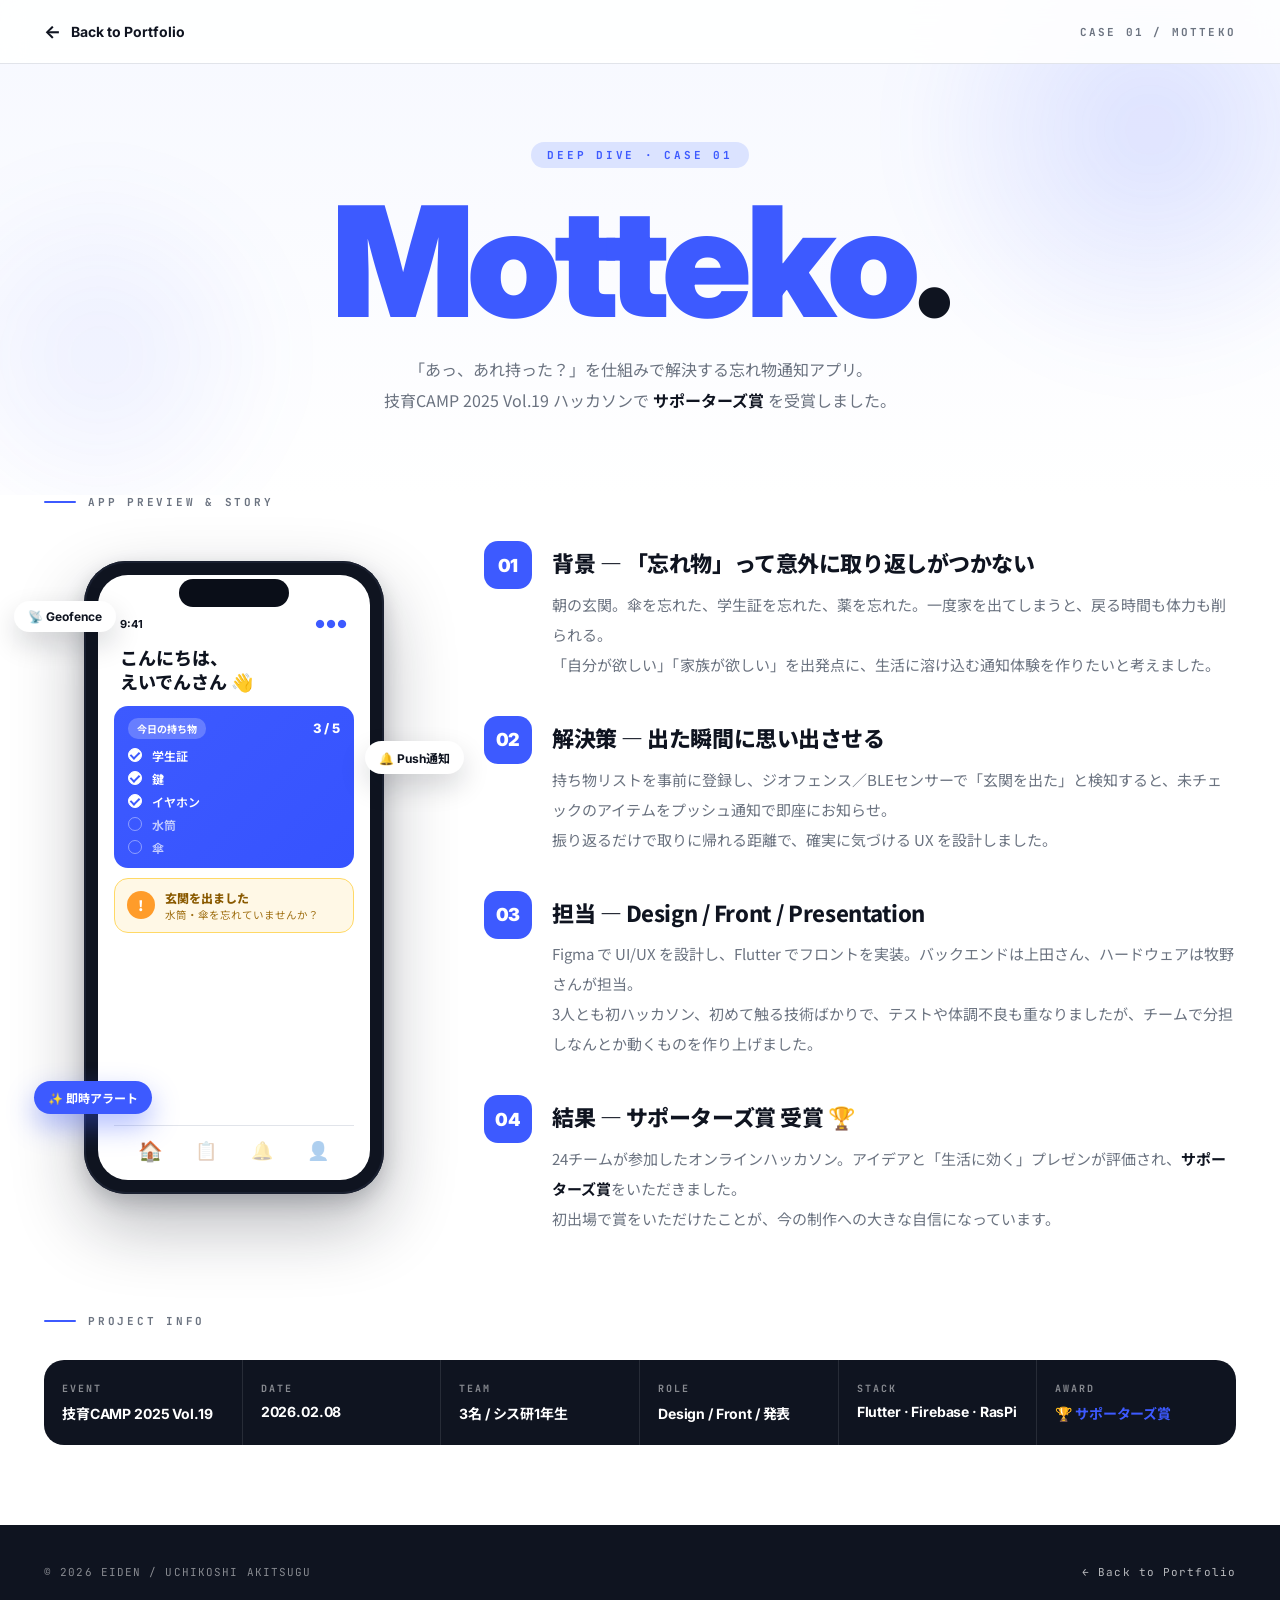
==== motteko.html @ 5a4918b4 "Create standalone Motteko detail page and link from portfolio card Moved Motteko detail content from" ====
<!doctype html>
<html lang="ja">
<head>
  <meta charset="utf-8" />
  <meta name="viewport" content="width=device-width, initial-scale=1" />
  <title>Motteko — えいでん portfolio</title>
  <link rel="preconnect" href="https://fonts.googleapis.com">
  <link rel="preconnect" href="https://fonts.gstatic.com" crossorigin>
  <link href="https://fonts.googleapis.com/css2?family=Inter:wght@400;500;600;700;800;900&family=Noto+Sans+JP:wght@300;400;500;600;700;900&family=Caveat:wght@500;600;700&family=JetBrains+Mono:wght@400;500;700&display=swap" rel="stylesheet">
  <style>
    :root {
      --blue: #3D5AFF;
      --ink: #0f1420;
      --paper: #ffffff;
      --paper-2: #f6f7fb;
      --line: #e1e4ea;
      --muted: #6b7380;
      --blue-soft: #dbe3ff;
      --navy: #0A0F2E;
      --lime: #C6FF00;
    }

    * { box-sizing: border-box }
    html, body { margin: 0; padding: 0; color: var(--ink); font-family: "Noto Sans JP", "Inter", system-ui, sans-serif; background: #fff }
    html { scroll-behavior: smooth }
    a { color: inherit; text-decoration: none }
    img { max-width: 100%; display: block }

    /* ===== Back nav ===== */
    .back-nav {
      position: fixed; top: 0; left: 0; right: 0; height: 64px; z-index: 50;
      display: flex; align-items: center; justify-content: space-between;
      padding: 0 44px;
      background: rgba(255, 255, 255, .88);
      backdrop-filter: blur(12px);
      -webkit-backdrop-filter: blur(12px);
      border-bottom: 1px solid var(--line);
    }

    .back-link {
      display: flex; align-items: center; gap: 10px;
      font-family: "Inter", sans-serif; font-weight: 700; font-size: 14px;
      color: var(--ink); transition: color .2s;
    }
    .back-link:hover { color: var(--blue) }
    .back-link .arrow { font-size: 18px; line-height: 1 }

    .nav-title {
      font-family: "JetBrains Mono", monospace;
      font-size: 11px; font-weight: 700; letter-spacing: .2em;
      color: var(--muted);
    }

    /* ===== Hero ===== */
    .hero {
      padding: 140px 44px 80px;
      text-align: center;
      position: relative;
      overflow: hidden;
      background: linear-gradient(180deg, #f6f8ff 0%, #fff 100%);
    }

    .hero::before {
      content: ""; position: absolute; right: -120px; top: -120px;
      width: 500px; height: 500px; border-radius: 50%;
      background: radial-gradient(circle, rgba(61, 90, 255, .15), transparent 70%);
      filter: blur(30px); pointer-events: none;
    }

    .hero::after {
      content: ""; position: absolute; left: -100px; bottom: -60px;
      width: 400px; height: 400px; border-radius: 50%;
      background: radial-gradient(circle, rgba(61, 90, 255, .08), transparent 70%);
      filter: blur(30px); pointer-events: none;
    }

    .hero-inner { position: relative; z-index: 1; max-width: 800px; margin: 0 auto }

    .hero-tag {
      display: inline-block;
      font-family: "JetBrains Mono", monospace;
      font-size: 11px; font-weight: 700; letter-spacing: .25em;
      color: var(--blue); background: var(--blue-soft);
      padding: 6px 16px; border-radius: 20px; margin-bottom: 24px;
    }

    .hero-title {
      font-family: "Inter", sans-serif; font-weight: 900;
      font-size: clamp(80px, 12vw, 160px);
      letter-spacing: -.04em; color: var(--blue); line-height: .9; margin: 0;
    }
    .hero-title .dot { color: var(--ink) }

    .hero-sub {
      margin: 24px auto 0; max-width: 640px;
      font-size: 16px; line-height: 1.9; color: var(--muted);
    }
    .hero-sub b { color: var(--ink) }

    /* ===== Content section ===== */
    .content { max-width: 1280px; margin: 0 auto; padding: 0 44px 80px }

    .section-label {
      font-family: "JetBrains Mono", monospace;
      font-size: 11px; font-weight: 700; letter-spacing: .25em;
      color: var(--muted); margin-bottom: 32px;
      display: flex; align-items: center; gap: 12px;
    }
    .section-label::before { content: ""; width: 32px; height: 2px; background: var(--blue); border-radius: 2px }

    /* ===== Grid: phone + story ===== */
    .detail-grid {
      display: grid; grid-template-columns: 380px 1fr; gap: 60px;
      align-items: start; margin-bottom: 80px;
    }

    /* Phone mockup */
    .md-phone { position: relative; display: flex; justify-content: center; padding-top: 20px }

    .phone {
      width: 300px; aspect-ratio: 9/19; background: #0f1420;
      border-radius: 42px; padding: 14px; position: relative;
      box-shadow: 0 30px 70px rgba(15, 20, 32, .30), 0 8px 20px rgba(15, 20, 32, .18), inset 0 0 0 2px #1a2030;
    }

    .phone-notch {
      position: absolute; left: 50%; top: 18px; transform: translateX(-50%);
      width: 110px; height: 28px; background: #0a0e18; border-radius: 18px; z-index: 3;
    }

    .phone-screen {
      width: 100%; height: 100%; background: #fff; border-radius: 30px;
      overflow: hidden; padding: 42px 16px 14px;
      display: flex; flex-direction: column; gap: 10px; position: relative;
    }

    .ps-status {
      display: flex; justify-content: space-between; align-items: center;
      font-family: "Inter", sans-serif; font-size: 11px; font-weight: 700;
      color: var(--ink); padding: 0 6px;
    }
    .ps-status .dots { color: var(--blue); letter-spacing: 1px }

    .ps-h1 {
      font-family: "Noto Sans JP", sans-serif; font-weight: 800;
      font-size: 18px; line-height: 1.35; color: var(--ink); padding: 4px 6px 2px;
    }

    .ps-card { background: #f6f7fb; border-radius: 14px; padding: 12px 14px }
    .ps-card.primary { background: linear-gradient(135deg, var(--blue) 0%, #3653ff 100%); color: #fff }
    .ps-card-h { display: flex; justify-content: space-between; align-items: center; margin-bottom: 8px }
    .ps-pill { font-size: 10px; background: rgba(255, 255, 255, .22); padding: 3px 9px; border-radius: 10px; font-weight: 700 }
    .ps-count { font-family: "Inter", sans-serif; font-weight: 800; font-size: 13px; letter-spacing: -.01em }
    .ps-list { display: flex; flex-direction: column; gap: 6px }
    .ps-item { display: flex; align-items: center; gap: 10px; font-size: 12px; font-weight: 600; opacity: .7 }
    .ps-item.on { opacity: 1 }

    .ps-item .chk {
      width: 14px; height: 14px; border-radius: 50%;
      border: 1.5px solid rgba(255, 255, 255, .6);
      display: inline-block; flex: none; position: relative;
    }
    .ps-item.on .chk { background: #fff; border-color: #fff }
    .ps-item.on .chk::after {
      content: ""; position: absolute; left: 3px; top: 1px;
      width: 4px; height: 7px;
      border-right: 2px solid var(--blue); border-bottom: 2px solid var(--blue);
      transform: rotate(45deg);
    }

    .ps-card.alert {
      background: #fff8e6; border: 1.5px solid #ffd966;
      display: flex; gap: 10px; align-items: center; padding: 10px 12px;
    }
    .ps-alert-icn {
      width: 28px; height: 28px; border-radius: 50%;
      background: #ff9c2a; color: #fff;
      display: flex; align-items: center; justify-content: center;
      font-weight: 900; font-size: 14px; flex: none;
    }
    .ps-alert-t { font-family: "Noto Sans JP", sans-serif; font-weight: 800; font-size: 12px; color: #8a5a00 }
    .ps-alert-s { font-size: 10.5px; color: #a07013; margin-top: 1px }

    .ps-tab {
      margin-top: auto; display: flex; justify-content: space-around;
      padding: 10px 8px 4px; border-top: 1px solid var(--line);
    }
    .ps-tab span { font-size: 18px; opacity: .35 }
    .ps-tab span.on { opacity: 1; transform: scale(1.1) }

    /* Floating chips */
    .float-chip {
      position: absolute; background: #fff; border-radius: 24px;
      padding: 8px 14px; font-family: "Inter", "Noto Sans JP", sans-serif;
      font-weight: 700; font-size: 12px; color: var(--ink);
      box-shadow: 0 12px 28px rgba(15, 20, 32, .16);
      white-space: nowrap; animation: floatChip 4s ease-in-out infinite;
    }
    .float-chip.c1 { top: 60px; left: -30px }
    .float-chip.c2 { top: 200px; right: -40px; animation-delay: 1.2s }
    .float-chip.c3 { bottom: 80px; left: -10px; animation-delay: 2.4s; background: var(--blue); color: #fff; box-shadow: 0 12px 28px rgba(61, 90, 255, .4) }
    @keyframes floatChip { 0%,100% { transform: translateY(0) } 50% { transform: translateY(-8px) } }

    /* Story blocks */
    .md-story { display: flex; flex-direction: column; gap: 36px }
    .md-block { position: relative; padding-left: 68px }

    .md-num {
      position: absolute; left: 0; top: 0;
      width: 48px; height: 48px; border-radius: 14px;
      background: var(--blue); color: #fff;
      display: flex; align-items: center; justify-content: center;
      font-family: "Inter", sans-serif; font-weight: 900; font-size: 18px;
      letter-spacing: -.02em;
    }

    .md-block h3 {
      margin: 6px 0 12px;
      font-family: "Noto Sans JP", "Inter", sans-serif;
      font-weight: 800; font-size: 22px; line-height: 1.4;
      letter-spacing: -.02em; color: var(--ink);
    }

    .md-block p {
      margin: 0; font-size: 15px; line-height: 2;
      color: var(--muted); text-wrap: pretty;
    }
    .md-block p b { color: var(--ink); font-weight: 700 }

    /* ===== Stats bar ===== */
    .md-stats {
      display: grid; grid-template-columns: repeat(6, 1fr);
      background: var(--ink); color: #fff;
      border-radius: 20px; overflow: hidden;
    }
    .md-stats > div { padding: 22px 18px; border-right: 1px solid rgba(255, 255, 255, .1) }
    .md-stats > div:last-child { border-right: 0 }
    .md-stats .k { font-family: "JetBrains Mono", monospace; font-size: 10px; letter-spacing: .2em; color: rgba(255, 255, 255, .5); font-weight: 700 }
    .md-stats .v { margin-top: 8px; font-family: "Inter", "Noto Sans JP", sans-serif; font-weight: 700; font-size: 14px; letter-spacing: -.01em }

    /* ===== Footer ===== */
    .page-footer {
      background: var(--ink); color: #fff; padding: 40px 44px;
      display: flex; justify-content: space-between; align-items: center;
      font-family: "JetBrains Mono", monospace; font-size: 11px;
      letter-spacing: .1em; color: rgba(255, 255, 255, .5);
    }
    .page-footer a { color: rgba(255, 255, 255, .7); transition: color .2s }
    .page-footer a:hover { color: #fff }

    /* ===== Responsive ===== */
    @media (max-width: 900px) {
      .back-nav { padding: 0 20px }
      .hero { padding: 120px 20px 60px }
      .content { padding: 0 20px 60px }
      .detail-grid { grid-template-columns: 1fr; gap: 48px }
      .md-stats { grid-template-columns: repeat(2, 1fr) }
      .md-stats > div { border-right: 0; border-bottom: 1px solid rgba(255, 255, 255, .1) }
      .page-footer { padding: 30px 20px; flex-direction: column; gap: 12px; text-align: center }
    }
  </style>
</head>
<body>

<!-- ===== Navigation ===== -->
<nav class="back-nav">
  <a href="index.html" class="back-link">
    <span class="arrow">&larr;</span>
    <span>Back to Portfolio</span>
  </a>
  <span class="nav-title">CASE 01 / MOTTEKO</span>
</nav>

<!-- ===== Hero ===== -->
<section class="hero">
  <div class="hero-inner">
    <div class="hero-tag">DEEP DIVE · CASE 01</div>
    <h1 class="hero-title">Motteko<span class="dot">.</span></h1>
    <p class="hero-sub">「あっ、あれ持った？」を仕組みで解決する忘れ物通知アプリ。<br/>技育CAMP 2025 Vol.19 ハッカソンで <b>サポーターズ賞</b> を受賞しました。</p>
  </div>
</section>

<!-- ===== Main content ===== -->
<main class="content">

  <div class="section-label">APP PREVIEW & STORY</div>

  <div class="detail-grid">
    <!-- Phone mockup -->
    <div class="md-phone">
      <div class="phone">
        <div class="phone-notch"></div>
        <div class="phone-screen">
          <div class="ps-status"><span>9:41</span><span class="dots">●●●</span></div>
          <div class="ps-h1">こんにちは、<br/>えいでんさん 👋</div>
          <div class="ps-card primary">
            <div class="ps-card-h">
              <span class="ps-pill">今日の持ち物</span>
              <span class="ps-count">3 / 5</span>
            </div>
            <div class="ps-list">
              <div class="ps-item on"><i class="chk"></i><span>学生証</span></div>
              <div class="ps-item on"><i class="chk"></i><span>鍵</span></div>
              <div class="ps-item on"><i class="chk"></i><span>イヤホン</span></div>
              <div class="ps-item"><i class="chk"></i><span>水筒</span></div>
              <div class="ps-item"><i class="chk"></i><span>傘</span></div>
            </div>
          </div>
          <div class="ps-card alert">
            <div class="ps-alert-icn">!</div>
            <div>
              <div class="ps-alert-t">玄関を出ました</div>
              <div class="ps-alert-s">水筒・傘を忘れていませんか？</div>
            </div>
          </div>
          <nav class="ps-tab">
            <span class="on">🏠</span><span>📋</span><span>🔔</span><span>👤</span>
          </nav>
        </div>
      </div>

      <div class="float-chip c1">📡 Geofence</div>
      <div class="float-chip c2">🔔 Push通知</div>
      <div class="float-chip c3">✨ 即時アラート</div>
    </div>

    <!-- Story blocks -->
    <div class="md-story">
      <section class="md-block">
        <div class="md-num">01</div>
        <h3>背景 — 「忘れ物」って意外に取り返しがつかない</h3>
        <p>朝の玄関。傘を忘れた、学生証を忘れた、薬を忘れた。一度家を出てしまうと、戻る時間も体力も削られる。<br/>「自分が欲しい」「家族が欲しい」を出発点に、生活に溶け込む通知体験を作りたいと考えました。</p>
      </section>

      <section class="md-block">
        <div class="md-num">02</div>
        <h3>解決策 — 出た瞬間に思い出させる</h3>
        <p>持ち物リストを事前に登録し、ジオフェンス／BLEセンサーで「玄関を出た」と検知すると、未チェックのアイテムをプッシュ通知で即座にお知らせ。<br/>振り返るだけで取りに帰れる距離で、確実に気づける UX を設計しました。</p>
      </section>

      <section class="md-block">
        <div class="md-num">03</div>
        <h3>担当 — Design / Front / Presentation</h3>
        <p>Figma で UI/UX を設計し、Flutter でフロントを実装。バックエンドは上田さん、ハードウェアは牧野さんが担当。<br/>3人とも初ハッカソン、初めて触る技術ばかりで、テストや体調不良も重なりましたが、チームで分担しなんとか動くものを作り上げました。</p>
      </section>

      <section class="md-block">
        <div class="md-num">04</div>
        <h3>結果 — サポーターズ賞 受賞 🏆</h3>
        <p>24チームが参加したオンラインハッカソン。アイデアと「生活に効く」プレゼンが評価され、<b>サポーターズ賞</b>をいただきました。<br/>初出場で賞をいただけたことが、今の制作への大きな自信になっています。</p>
      </section>
    </div>
  </div>

  <div class="section-label">PROJECT INFO</div>

  <div class="md-stats">
    <div><div class="k">EVENT</div><div class="v">技育CAMP 2025 Vol.19</div></div>
    <div><div class="k">DATE</div><div class="v">2026.02.08</div></div>
    <div><div class="k">TEAM</div><div class="v">3名 / シス研1年生</div></div>
    <div><div class="k">ROLE</div><div class="v">Design / Front / 発表</div></div>
    <div><div class="k">STACK</div><div class="v">Flutter · Firebase · RasPi</div></div>
    <div><div class="k">AWARD</div><div class="v" style="color:var(--blue)">🏆 サポーターズ賞</div></div>
  </div>

</main>

<!-- ===== Footer ===== -->
<footer class="page-footer">
  <span>&copy; 2026 EIDEN / UCHIKOSHI AKITSUGU</span>
  <a href="index.html">&larr; Back to Portfolio</a>
</footer>

</body>
</html>
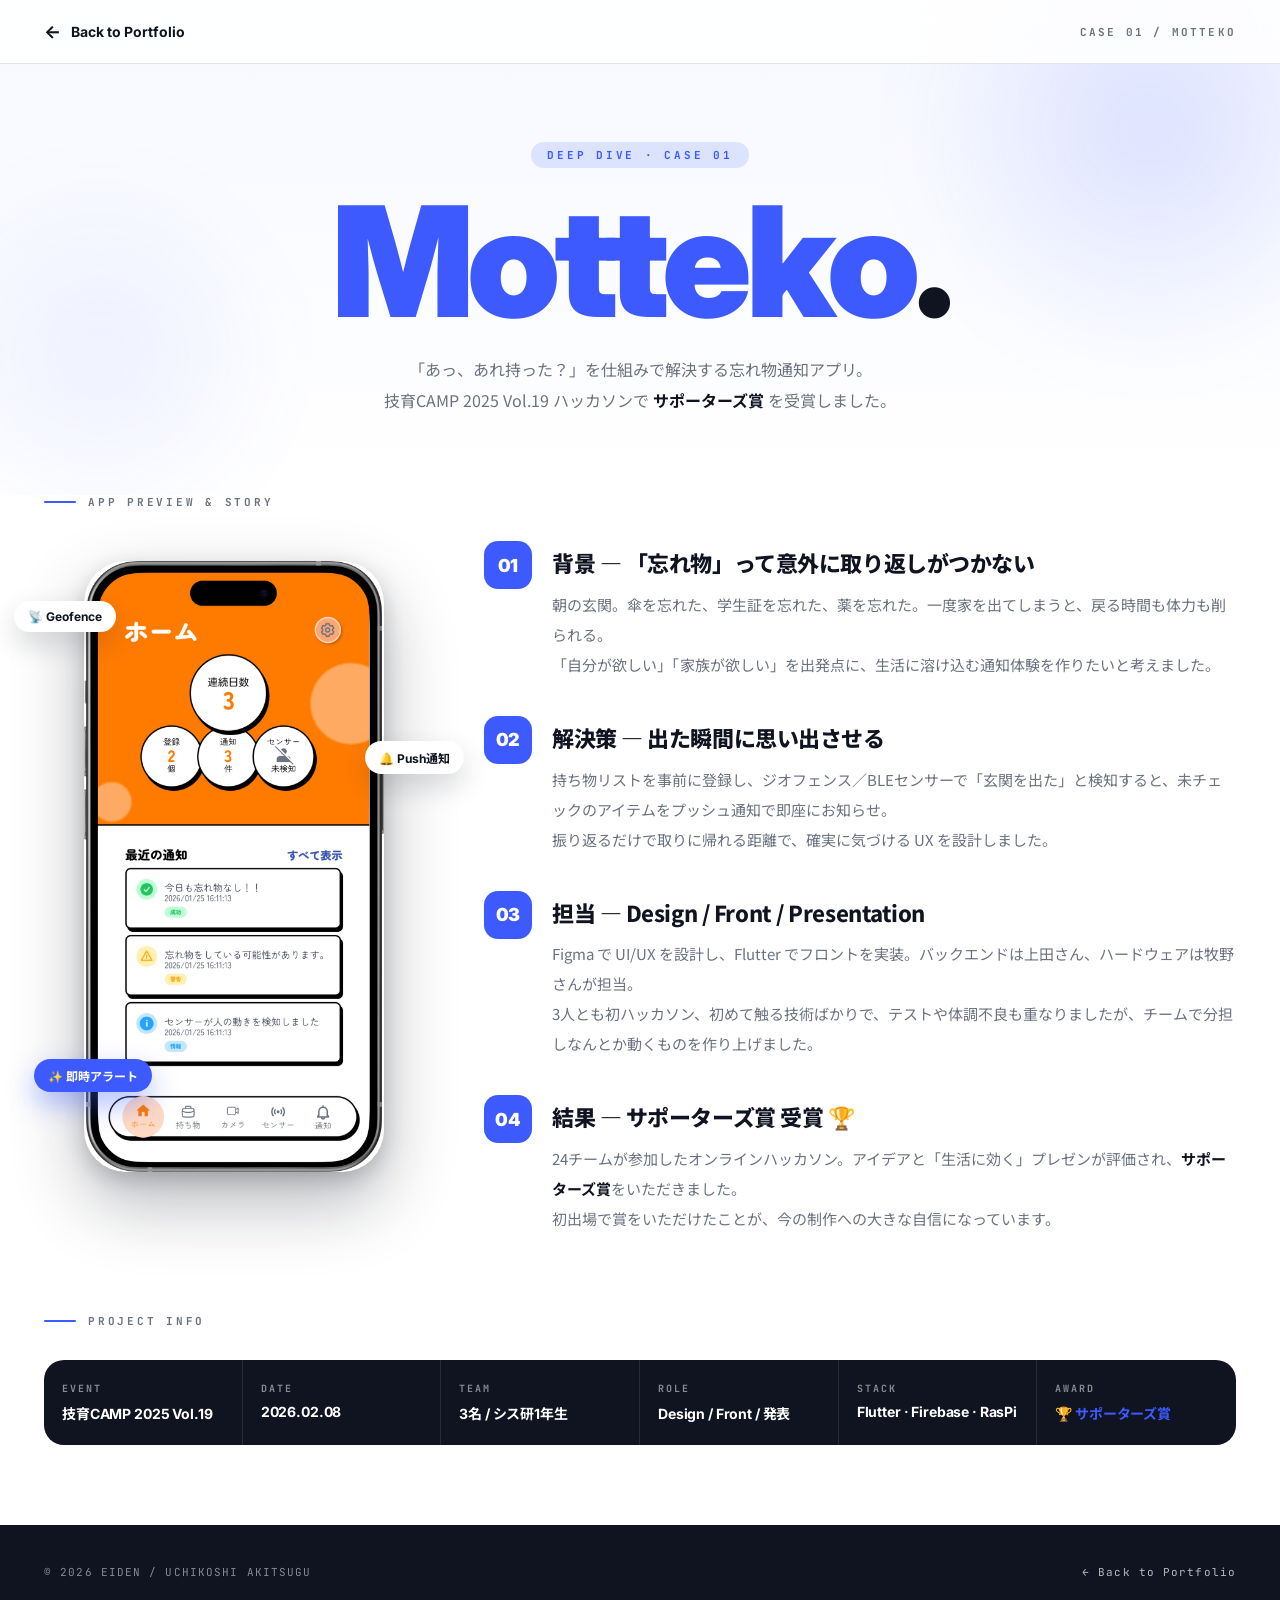
==== commit 94638762: "Replace CSS phone mockup with actual Motteko app screenshot Co-Authored-By: Claude Opus 4.6 <noreply" ====
--- a/motteko.html
+++ b/motteko.html
@@ -117,76 +117,12 @@
     /* Phone mockup */
     .md-phone { position: relative; display: flex; justify-content: center; padding-top: 20px }
 
-    .phone {
-      width: 300px; aspect-ratio: 9/19; background: #0f1420;
-      border-radius: 42px; padding: 14px; position: relative;
-      box-shadow: 0 30px 70px rgba(15, 20, 32, .30), 0 8px 20px rgba(15, 20, 32, .18), inset 0 0 0 2px #1a2030;
-    }
-
-    .phone-notch {
-      position: absolute; left: 50%; top: 18px; transform: translateX(-50%);
-      width: 110px; height: 28px; background: #0a0e18; border-radius: 18px; z-index: 3;
-    }
-
-    .phone-screen {
-      width: 100%; height: 100%; background: #fff; border-radius: 30px;
-      overflow: hidden; padding: 42px 16px 14px;
-      display: flex; flex-direction: column; gap: 10px; position: relative;
-    }
-
-    .ps-status {
-      display: flex; justify-content: space-between; align-items: center;
-      font-family: "Inter", sans-serif; font-size: 11px; font-weight: 700;
-      color: var(--ink); padding: 0 6px;
-    }
-    .ps-status .dots { color: var(--blue); letter-spacing: 1px }
-
-    .ps-h1 {
-      font-family: "Noto Sans JP", sans-serif; font-weight: 800;
-      font-size: 18px; line-height: 1.35; color: var(--ink); padding: 4px 6px 2px;
-    }
-
-    .ps-card { background: #f6f7fb; border-radius: 14px; padding: 12px 14px }
-    .ps-card.primary { background: linear-gradient(135deg, var(--blue) 0%, #3653ff 100%); color: #fff }
-    .ps-card-h { display: flex; justify-content: space-between; align-items: center; margin-bottom: 8px }
-    .ps-pill { font-size: 10px; background: rgba(255, 255, 255, .22); padding: 3px 9px; border-radius: 10px; font-weight: 700 }
-    .ps-count { font-family: "Inter", sans-serif; font-weight: 800; font-size: 13px; letter-spacing: -.01em }
-    .ps-list { display: flex; flex-direction: column; gap: 6px }
-    .ps-item { display: flex; align-items: center; gap: 10px; font-size: 12px; font-weight: 600; opacity: .7 }
-    .ps-item.on { opacity: 1 }
-
-    .ps-item .chk {
-      width: 14px; height: 14px; border-radius: 50%;
-      border: 1.5px solid rgba(255, 255, 255, .6);
-      display: inline-block; flex: none; position: relative;
-    }
-    .ps-item.on .chk { background: #fff; border-color: #fff }
-    .ps-item.on .chk::after {
-      content: ""; position: absolute; left: 3px; top: 1px;
-      width: 4px; height: 7px;
-      border-right: 2px solid var(--blue); border-bottom: 2px solid var(--blue);
-      transform: rotate(45deg);
-    }
-
-    .ps-card.alert {
-      background: #fff8e6; border: 1.5px solid #ffd966;
-      display: flex; gap: 10px; align-items: center; padding: 10px 12px;
-    }
-    .ps-alert-icn {
-      width: 28px; height: 28px; border-radius: 50%;
-      background: #ff9c2a; color: #fff;
-      display: flex; align-items: center; justify-content: center;
-      font-weight: 900; font-size: 14px; flex: none;
-    }
-    .ps-alert-t { font-family: "Noto Sans JP", sans-serif; font-weight: 800; font-size: 12px; color: #8a5a00 }
-    .ps-alert-s { font-size: 10.5px; color: #a07013; margin-top: 1px }
-
-    .ps-tab {
-      margin-top: auto; display: flex; justify-content: space-around;
-      padding: 10px 8px 4px; border-top: 1px solid var(--line);
-    }
-    .ps-tab span { font-size: 18px; opacity: .35 }
-    .ps-tab span.on { opacity: 1; transform: scale(1.1) }
+    .phone-img {
+      width: 300px;
+      border-radius: 42px;
+      box-shadow: 0 30px 70px rgba(15, 20, 32, .30), 0 8px 20px rgba(15, 20, 32, .18);
+      display: block;
+    }
 
     /* Floating chips */
     .float-chip {
@@ -288,36 +224,7 @@
   <div class="detail-grid">
     <!-- Phone mockup -->
     <div class="md-phone">
-      <div class="phone">
-        <div class="phone-notch"></div>
-        <div class="phone-screen">
-          <div class="ps-status"><span>9:41</span><span class="dots">●●●</span></div>
-          <div class="ps-h1">こんにちは、<br/>えいでんさん 👋</div>
-          <div class="ps-card primary">
-            <div class="ps-card-h">
-              <span class="ps-pill">今日の持ち物</span>
-              <span class="ps-count">3 / 5</span>
-            </div>
-            <div class="ps-list">
-              <div class="ps-item on"><i class="chk"></i><span>学生証</span></div>
-              <div class="ps-item on"><i class="chk"></i><span>鍵</span></div>
-              <div class="ps-item on"><i class="chk"></i><span>イヤホン</span></div>
-              <div class="ps-item"><i class="chk"></i><span>水筒</span></div>
-              <div class="ps-item"><i class="chk"></i><span>傘</span></div>
-            </div>
-          </div>
-          <div class="ps-card alert">
-            <div class="ps-alert-icn">!</div>
-            <div>
-              <div class="ps-alert-t">玄関を出ました</div>
-              <div class="ps-alert-s">水筒・傘を忘れていませんか？</div>
-            </div>
-          </div>
-          <nav class="ps-tab">
-            <span class="on">🏠</span><span>📋</span><span>🔔</span><span>👤</span>
-          </nav>
-        </div>
-      </div>
+      <img class="phone-img" src="motteko-screen.png" alt="Motteko アプリ画面">
 
       <div class="float-chip c1">📡 Geofence</div>
       <div class="float-chip c2">🔔 Push通知</div>
